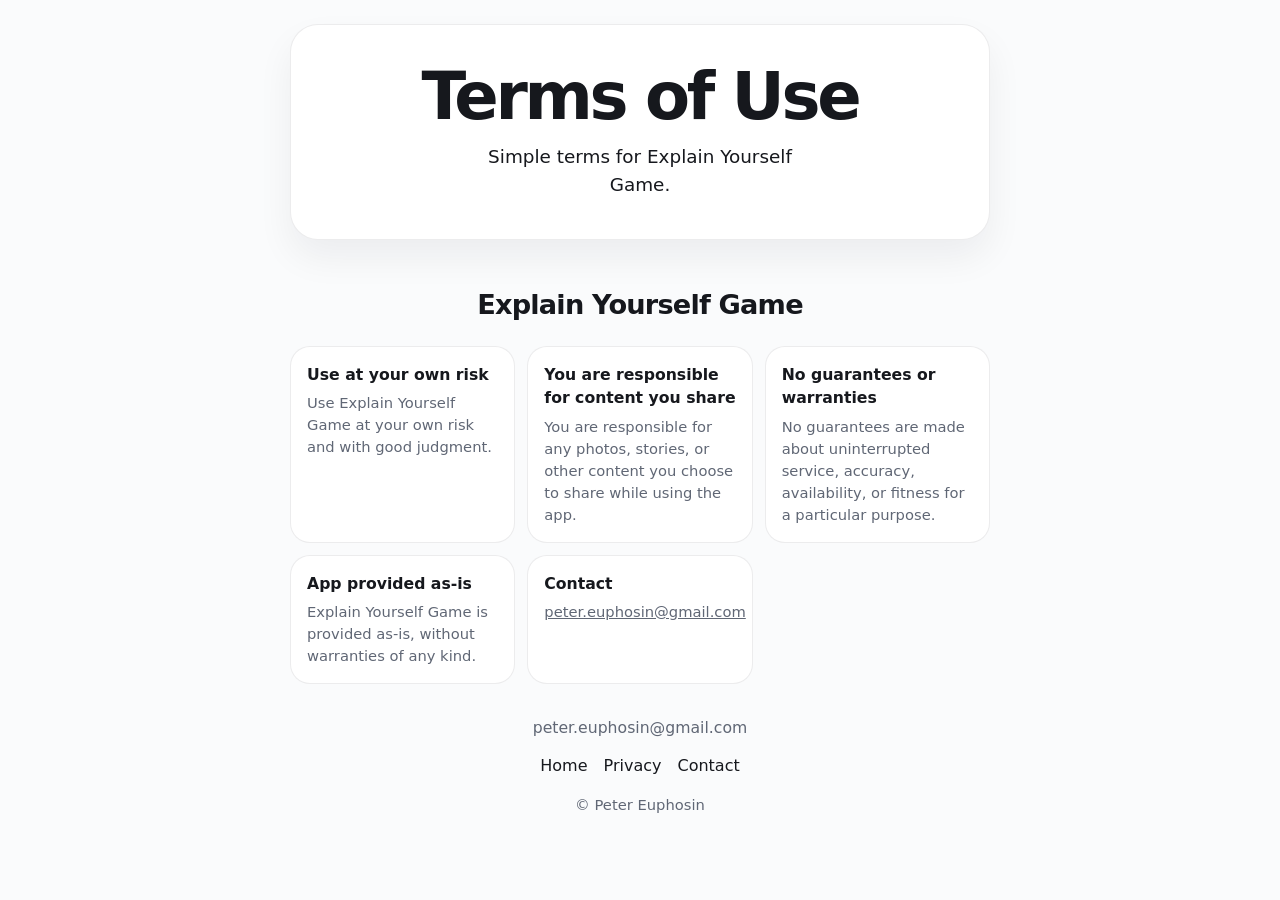
==== terms.html @ 618757e4 "fix footer links and add simple terms page" ====
<!doctype html>
<html lang="en">
  <head>
    <meta charset="utf-8">
    <meta name="viewport" content="width=device-width, initial-scale=1">
    <title>Terms of Use – Explain Yourself Game</title>
    <meta
      name="description"
      content="Simple terms of use for Explain Yourself Game."
    >
    <link rel="canonical" href="https://petereuphosin-dev.github.io/explain-yourself-game-site/terms.html">
    <link rel="stylesheet" href="styles.css">
  </head>
  <body>
    <main class="page">
      <section class="main-card">
        <h1>Terms of Use</h1>
        <p class="description">Simple terms for Explain Yourself Game.</p>
      </section>

      <section class="screenshots-section" aria-labelledby="terms-title">
        <div class="section-copy">
          <h2 id="terms-title">Explain Yourself Game</h2>
        </div>

        <div class="footer-legal">
          <article class="footer-note">
            <h2>Use at your own risk</h2>
            <p>Use Explain Yourself Game at your own risk and with good judgment.</p>
          </article>
          <article class="footer-note">
            <h2>You are responsible for content you share</h2>
            <p>You are responsible for any photos, stories, or other content you choose to share while using the app.</p>
          </article>
          <article class="footer-note">
            <h2>No guarantees or warranties</h2>
            <p>No guarantees are made about uninterrupted service, accuracy, availability, or fitness for a particular purpose.</p>
          </article>
          <article class="footer-note">
            <h2>App provided as-is</h2>
            <p>Explain Yourself Game is provided as-is, without warranties of any kind.</p>
          </article>
          <article class="footer-note">
            <h2>Contact</h2>
            <p><a href="mailto:peter.euphosin@gmail.com">peter.euphosin@gmail.com</a></p>
          </article>
        </div>
      </section>
    </main>

    <footer class="footer">
      <p class="footer-email"><a href="mailto:peter.euphosin@gmail.com">peter.euphosin@gmail.com</a></p>
      <nav class="footer-links" aria-label="Footer">
        <a href="index.html">Home</a>
        <a href="https://petereuphosin-dev.github.io/explainyourself-privacy/">Privacy</a>
        <a href="mailto:peter.euphosin@gmail.com">Contact</a>
      </nav>
      <p class="copyright">&copy; Peter Euphosin</p>
    </footer>
  </body>
</html>
---- styles.css ----
:root {
  color-scheme: light;
  --bg: #fafbfc;
  --surface: #ffffff;
  --text: #16181d;
  --muted: #606775;
  --line: rgba(22, 24, 29, 0.08);
  --shadow: 0 18px 36px rgba(22, 24, 29, 0.06);
  --radius-xl: 28px;
  --radius-lg: 999px;
}

* {
  box-sizing: border-box;
}

html {
  scroll-behavior: smooth;
}

body {
  margin: 0;
  min-width: 320px;
  background: var(--bg);
  color: var(--text);
  font-family:
    -apple-system,
    BlinkMacSystemFont,
    "SF Pro Text",
    "SF Pro Display",
    "Segoe UI",
    system-ui,
    sans-serif;
  line-height: 1.5;
}

img {
  display: block;
  max-width: 100%;
}

a {
  color: inherit;
}

h1,
h2,
p {
  margin: 0;
}

.page,
.footer {
  width: min(100% - 1.5rem, 700px);
  margin: 0 auto;
}

.page {
  padding: 1.25rem 0 2rem;
}

.main-card {
  display: grid;
  justify-items: center;
  text-align: center;
  gap: 0;
  padding: 2rem 1.25rem;
  border: 1px solid var(--line);
  border-radius: var(--radius-xl);
  background: var(--surface);
  box-shadow: var(--shadow);
}

.app-icon {
  width: 5.5rem;
  height: 5.5rem;
  margin-bottom: 1.25rem;
  border-radius: 22px;
}

h1 {
  font-size: clamp(2.6rem, 11vw, 4.1rem);
  line-height: 0.95;
  letter-spacing: -0.05em;
}

.description {
  max-width: 20rem;
  margin-top: 1rem;
  font-size: 1.15rem;
}

.trust,
.pricing,
.setup-note,
.context,
.footer-email,
.footer-note p,
.copyright {
  color: var(--muted);
}

.trust {
  max-width: 20rem;
  margin-top: 0.9rem;
  font-size: 1rem;
}

.actions {
  display: grid;
  gap: 0.85rem;
  width: 100%;
  margin-top: 1.5rem;
}

.button {
  display: inline-flex;
  align-items: center;
  justify-content: center;
  min-height: 3.9rem;
  padding: 1rem 1.4rem;
  border-radius: var(--radius-lg);
  text-align: center;
  text-decoration: none;
  font-size: 1rem;
  font-weight: 700;
  transition: transform 140ms ease, box-shadow 140ms ease;
}

.button:hover,
.button:focus-visible {
  transform: translateY(-1px);
}

.button-primary {
  background: #101114;
  color: #ffffff;
  box-shadow: 0 12px 24px rgba(16, 17, 20, 0.14);
}

.button-secondary {
  background: #eceff3;
  color: #16181d;
}

.button-tertiary {
  min-height: 3.25rem;
  padding: 0.85rem 1.25rem;
  border: 1px solid var(--line);
  background: #f5f7fa;
  color: #38404c;
  font-size: 0.96rem;
  font-weight: 600;
  box-shadow: none;
}

.button-tertiary:hover,
.button-tertiary:focus-visible {
  background: #eef2f6;
}

.feature-request-button {
  width: 100%;
}

.pricing {
  margin-top: 1rem;
  font-size: 0.98rem;
  font-weight: 600;
}

.setup-note {
  margin-top: 0.35rem;
  font-size: 0.96rem;
}

.photo-trust {
  max-width: 28rem;
  margin-top: 0.7rem;
  color: var(--muted);
  font-size: 0.93rem;
}

.photo-trust p + p {
  margin-top: 0.35rem;
}

.feature-request-actions {
  display: grid;
  gap: 0.75rem;
  width: 100%;
  margin-top: 1.15rem;
}

.context {
  max-width: 22rem;
  margin-top: 1.25rem;
  font-size: 1rem;
}

.creator-line {
  margin-top: 0.55rem;
  color: var(--muted);
  font-size: 0.92rem;
}

.screenshots-section {
  margin-top: 1rem;
  padding: 1.5rem 0 0;
}

.section-copy {
  text-align: center;
}

.flow-line {
  margin-bottom: 0.65rem;
  color: #4d5360;
  font-size: 1.02rem;
  font-weight: 600;
  letter-spacing: -0.01em;
}

.section-copy h2 {
  font-size: 1.45rem;
  letter-spacing: -0.03em;
}

.section-subtitle {
  max-width: 22rem;
  margin: 0.55rem auto 0;
  color: var(--muted);
  font-size: 0.98rem;
}

.screenshots-gallery {
  display: grid;
  grid-auto-flow: column;
  grid-auto-columns: minmax(15.75rem, 78vw);
  gap: 1rem;
  margin-top: 1.25rem;
  padding: 0.25rem 0 0.35rem;
  overflow-x: auto;
  scroll-snap-type: x proximity;
  scrollbar-width: none;
}

.screenshots-gallery::-webkit-scrollbar {
  display: none;
}

@media (min-width: 900px) {
  .screenshots-gallery {
    grid-auto-columns: minmax(12rem, 13.25rem);
    gap: 1.1rem;
  }
}

.shot-card {
  min-width: 0;
  margin: 0;
  scroll-snap-align: start;
}

.shot-frame {
  overflow: hidden;
  padding: 0.55rem;
  border: 1px solid rgba(112, 52, 167, 0.12);
  border-radius: 30px;
  background:
    linear-gradient(180deg, rgba(129, 68, 201, 0.08), rgba(22, 24, 29, 0.02)),
    var(--surface);
  box-shadow:
    0 14px 34px rgba(22, 24, 29, 0.08),
    0 0 0 1px rgba(255, 255, 255, 0.65) inset;
}

.shot-frame img {
  width: 100%;
  height: auto;
  border-radius: 24px;
  background: #0e0b12;
}

.shot-card figcaption {
  margin-top: 0.75rem;
  padding: 0 0.25rem;
  color: var(--muted);
  font-size: 0.95rem;
  text-align: center;
}

.example-round {
  margin-top: 1.6rem;
  padding: 1.4rem 1rem 0;
  text-align: center;
}

.example-round h2 {
  font-size: 1.32rem;
  letter-spacing: -0.03em;
}

.example-prompt,
.example-outcome {
  max-width: 22rem;
  margin-left: auto;
  margin-right: auto;
  color: var(--muted);
}

.example-prompt {
  margin-top: 0.75rem;
  font-size: 0.98rem;
}

.example-outcome {
  margin-top: 0.8rem;
  font-size: 0.98rem;
}

.footer {
  padding: 0 0 2rem;
  text-align: center;
}

.footer-email {
  font-size: 0.98rem;
}

.footer-email a,
.footer-links a {
  text-decoration: none;
}

.footer-links {
  display: flex;
  flex-wrap: wrap;
  justify-content: center;
  gap: 1rem;
  margin-top: 0.9rem;
}

.footer-links a:hover,
.footer-links a:focus-visible,
.footer-email a:hover,
.footer-email a:focus-visible {
  text-decoration: underline;
}

.footer-legal {
  display: grid;
  gap: 0.75rem;
  margin-top: 1.25rem;
}

.footer-note {
  padding: 1rem;
  border: 1px solid var(--line);
  border-radius: 20px;
  background: #ffffff;
}

.footer-note h2 {
  font-size: 0.98rem;
}

.footer-note p {
  margin-top: 0.35rem;
  font-size: 0.92rem;
}

.copyright {
  margin-top: 1rem;
  font-size: 0.92rem;
}

@media (min-width: 700px) {
  .page {
    padding-top: 1.5rem;
  }

  .main-card {
    padding: 2.5rem 2rem;
  }

  .actions {
    grid-template-columns: repeat(2, minmax(0, 1fr));
    max-width: 36rem;
  }

  .feature-request-button {
    max-width: none;
  }

  .feature-request-actions {
    grid-template-columns: repeat(2, minmax(0, 1fr));
    max-width: 32rem;
  }

  .screenshots-section {
    margin-top: 1.35rem;
    padding-top: 1.5rem;
  }

  .section-copy h2 {
    font-size: 1.7rem;
  }

  .screenshots-gallery {
    grid-auto-columns: minmax(16rem, 1fr);
    padding-bottom: 0.5rem;
  }

  .example-round {
    margin-top: 1.9rem;
    padding-top: 1.6rem;
  }

  .footer-legal {
    grid-template-columns: repeat(3, minmax(0, 1fr));
  }
}
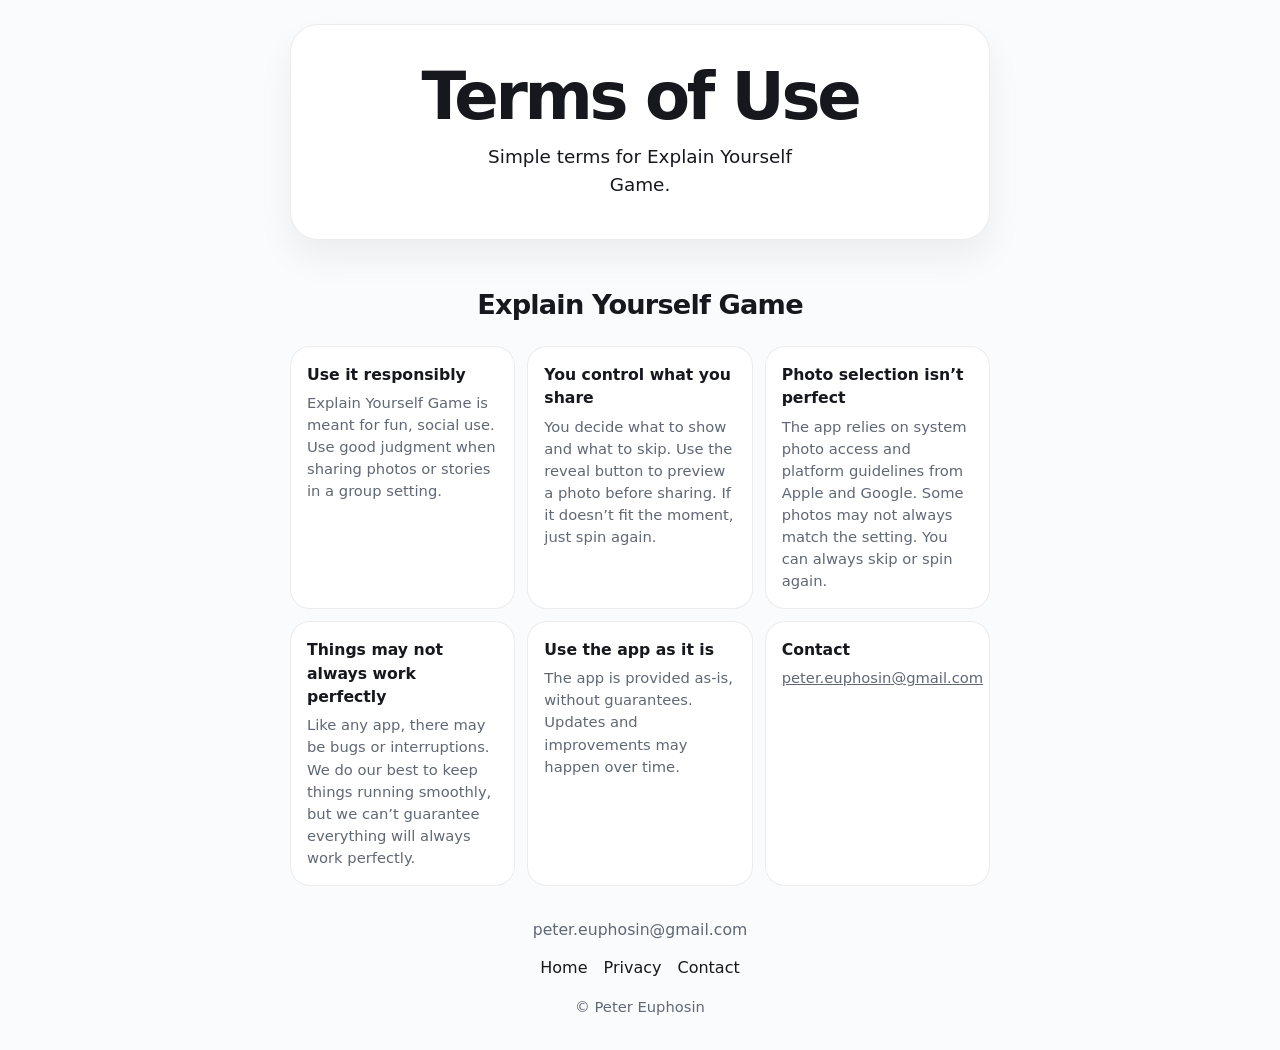
==== commit 3a13ccfc: "rewrite terms page to be human, clear, and aligned with app experience" ====
--- a/terms.html
+++ b/terms.html
@@ -25,20 +25,24 @@
 
         <div class="footer-legal">
           <article class="footer-note">
-            <h2>Use at your own risk</h2>
-            <p>Use Explain Yourself Game at your own risk and with good judgment.</p>
+            <h2>Use it responsibly</h2>
+            <p>Explain Yourself Game is meant for fun, social use. Use good judgment when sharing photos or stories in a group setting.</p>
           </article>
           <article class="footer-note">
-            <h2>You are responsible for content you share</h2>
-            <p>You are responsible for any photos, stories, or other content you choose to share while using the app.</p>
+            <h2>You control what you share</h2>
+            <p>You decide what to show and what to skip. Use the reveal button to preview a photo before sharing. If it doesn’t fit the moment, just spin again.</p>
           </article>
           <article class="footer-note">
-            <h2>No guarantees or warranties</h2>
-            <p>No guarantees are made about uninterrupted service, accuracy, availability, or fitness for a particular purpose.</p>
+            <h2>Photo selection isn’t perfect</h2>
+            <p>The app relies on system photo access and platform guidelines from Apple and Google. Some photos may not always match the setting. You can always skip or spin again.</p>
           </article>
           <article class="footer-note">
-            <h2>App provided as-is</h2>
-            <p>Explain Yourself Game is provided as-is, without warranties of any kind.</p>
+            <h2>Things may not always work perfectly</h2>
+            <p>Like any app, there may be bugs or interruptions. We do our best to keep things running smoothly, but we can’t guarantee everything will always work perfectly.</p>
+          </article>
+          <article class="footer-note">
+            <h2>Use the app as it is</h2>
+            <p>The app is provided as-is, without guarantees. Updates and improvements may happen over time.</p>
           </article>
           <article class="footer-note">
             <h2>Contact</h2>
